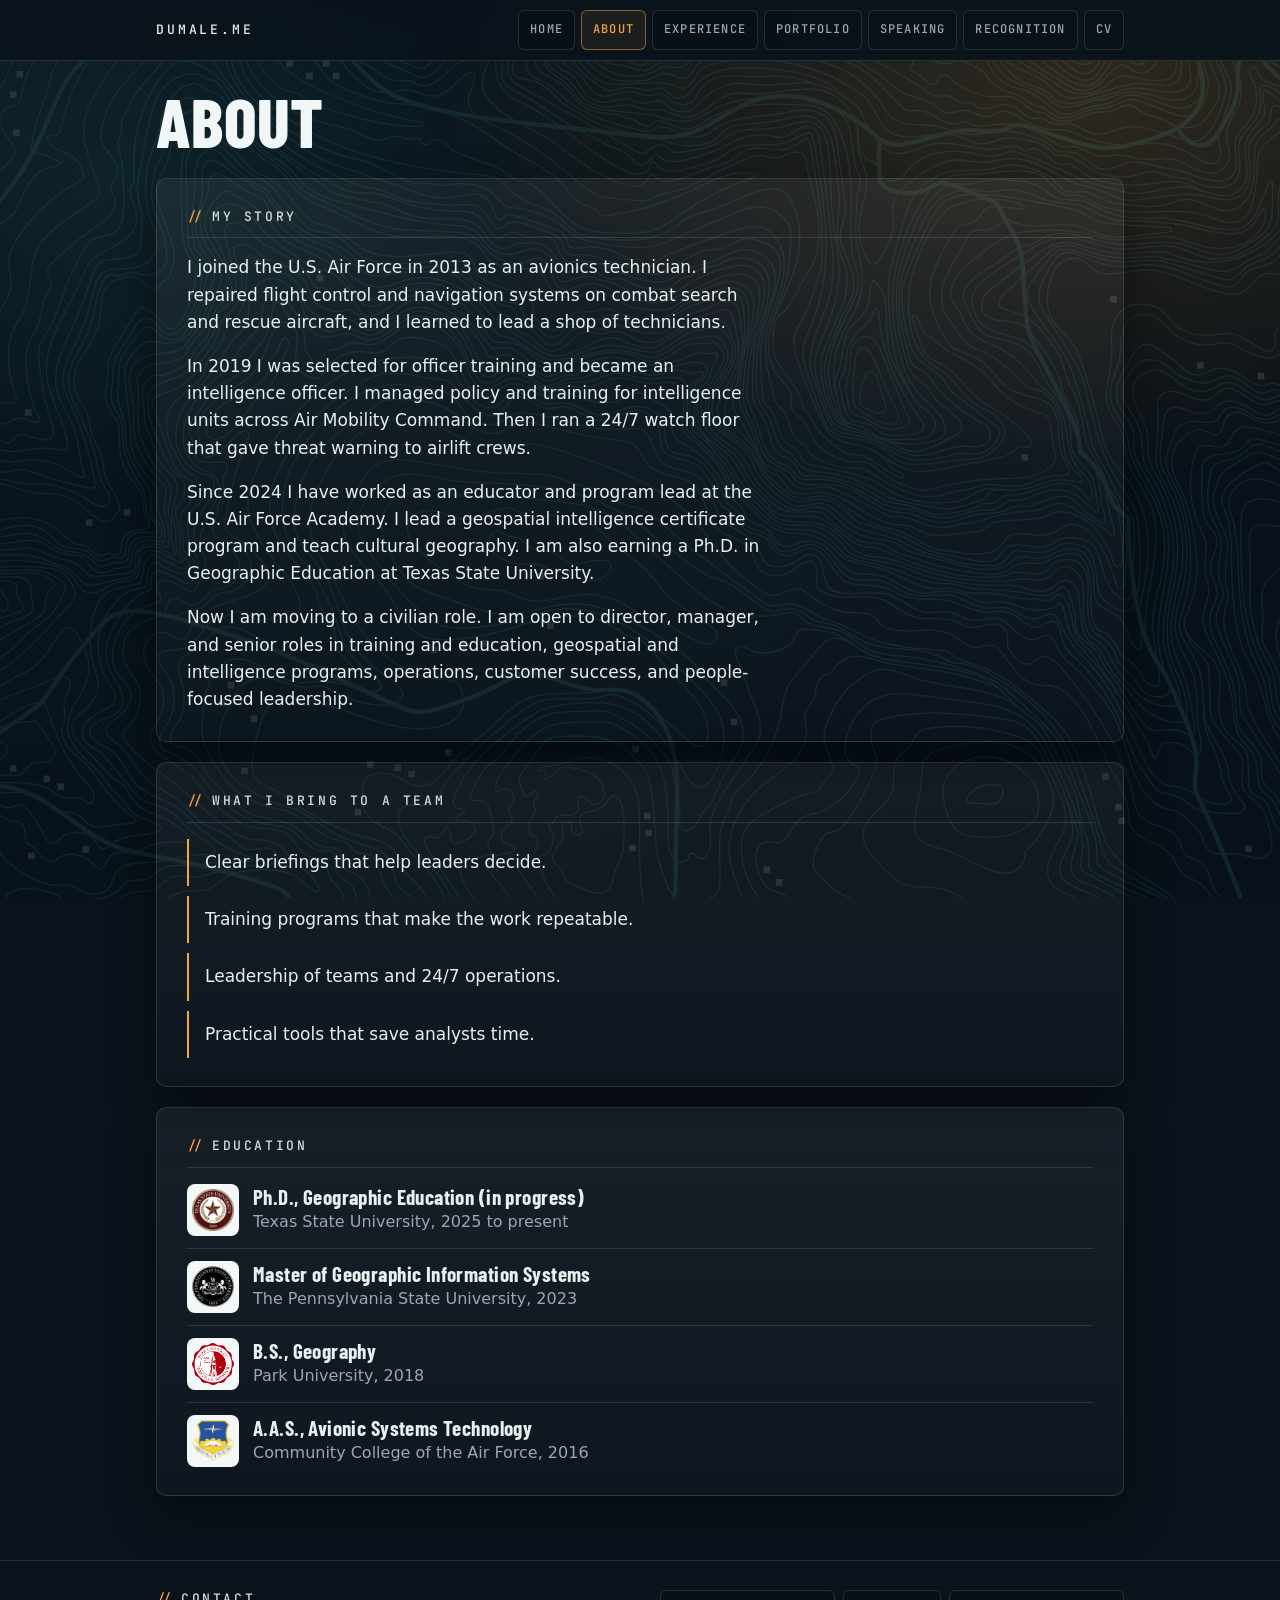
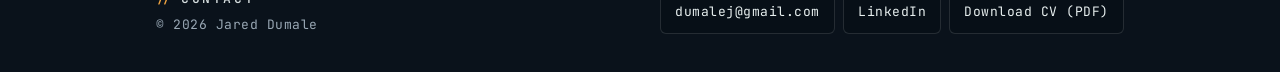
==== about.html @ 97d90b79 "Restructure site into a short multi-page layout Split the single 4,500 word page into Home, About, E" ====
<!doctype html>
<html lang="en">
<head>
  <meta charset="utf-8">
  <meta name="viewport" content="width=device-width,initial-scale=1">
  <title>About | Jared Dumale</title>
  <meta name="description" content="From enlisted avionics technician to intelligence officer to educator and program lead. What Jared Dumale brings to a team.">
  <link rel="stylesheet" href="styles.css">
</head>
<body>
  <a class="skip" href="#main">Skip to content</a>
  <header class="topnav">
    <nav class="wrap topnav-inner" aria-label="Primary">
      <a class="brand" href="index.html">DUMALE.ME</a>
      <ul class="topnav-links">
        <li><a href="index.html">Home</a></li>
        <li><a href="about.html" aria-current="page">About</a></li>
        <li><a href="experience.html">Experience</a></li>
        <li><a href="portfolio.html">Portfolio</a></li>
        <li><a href="speaking.html">Speaking</a></li>
        <li><a href="recognition.html">Recognition</a></li>
        <li><a href="Assets/Dumale_CV.pdf" target="_blank" rel="noopener" aria-label="CV (PDF)">CV</a></li>
      </ul>
    </nav>
  </header>

  <main id="main">
    <div class="wrap">

      <div class="page-head">
        <h1>About</h1>
      </div>

      <section class="card" aria-labelledby="story-title">
        <div class="section-title"><h2 id="story-title">My story</h2></div>
        <div class="prose">
          <p>I joined the U.S. Air Force in 2013 as an avionics technician. I repaired flight control and navigation systems on combat search and rescue aircraft, and I learned to lead a shop of technicians.</p>
          <p>In 2019 I was selected for officer training and became an intelligence officer. I managed policy and training for intelligence units across Air Mobility Command. Then I ran a 24/7 watch floor that gave threat warning to airlift crews.</p>
          <p>Since 2024 I have worked as an educator and program lead at the U.S. Air Force Academy. I lead a geospatial intelligence certificate program and teach cultural geography. I am also earning a Ph.D. in Geographic Education at Texas State University.</p>
          <p>Now I am moving to a civilian role. I am open to director, manager, and senior roles in training and education, geospatial and intelligence programs, operations, customer success, and people-focused leadership.</p>
        </div>
      </section>

      <section class="card" aria-labelledby="bring-title">
        <div class="section-title"><h2 id="bring-title">What I bring to a team</h2></div>
        <ul class="bring-list" role="list">
          <li>Clear briefings that help leaders decide.</li>
          <li>Training programs that make the work repeatable.</li>
          <li>Leadership of teams and 24/7 operations.</li>
          <li>Practical tools that save analysts time.</li>
        </ul>
      </section>

      <section class="card" aria-labelledby="edu-title">
        <div class="section-title"><h2 id="edu-title">Education</h2></div>
        <ul class="edu-list" role="list">
          <li>
            <span class="logo"><img src="Assets/TSU.png" width="960" height="960" alt="Texas State University logo" loading="lazy"></span>
            <div><h3>Ph.D., Geographic Education (in progress)</h3><p>Texas State University, 2025 to present</p></div>
          </li>
          <li>
            <span class="logo"><img src="Assets/PSU.png" width="960" height="925" alt="The Pennsylvania State University logo" loading="lazy"></span>
            <div><h3>Master of Geographic Information Systems</h3><p>The Pennsylvania State University, 2023</p></div>
          </li>
          <li>
            <span class="logo"><img src="Assets/Park.png" width="656" height="661" alt="Park University logo" loading="lazy"></span>
            <div><h3>B.S., Geography</h3><p>Park University, 2018</p></div>
          </li>
          <li>
            <span class="logo"><img src="Assets/CCAF.png" width="348" height="340" alt="Community College of the Air Force logo" loading="lazy"></span>
            <div><h3>A.A.S., Avionic Systems Technology</h3><p>Community College of the Air Force, 2016</p></div>
          </li>
        </ul>
      </section>

    </div>
  </main>

  <footer class="site-footer" id="contact">
    <div class="wrap footer-inner">
      <div>
        <h2 class="footer-title">Contact</h2>
        <p class="copyright">&copy; 2026 Jared Dumale</p>
      </div>
      <ul class="footer-links">
        <li><a href="mailto:dumalej@gmail.com">dumalej@gmail.com</a></li>
        <li><a href="https://www.linkedin.com/in/jareddumale" target="_blank" rel="noopener noreferrer">LinkedIn</a></li>
        <li><a href="Assets/Dumale_CV.pdf" download="Dumale_CV.pdf">Download CV (PDF)</a></li>
      </ul>
    </div>
  </footer>
</body>
</html>
---- styles.css ----
/* Shared stylesheet for every page.
   Palette and type come from the LinkedIn banner: ink-navy ground, topographic
   teal linework, amber as the single emphasis color, condensed display type for
   headlines and tracked monospace for labels. Body text is 17px with lines
   capped near 68 characters. */

@font-face{
  font-family:"Barlow Condensed"; font-weight:700; font-style:normal; font-display:swap;
  src:url("Assets/fonts/BarlowCondensed-700.woff2") format("woff2");
}
@font-face{
  font-family:"Barlow Condensed"; font-weight:800; font-style:normal; font-display:swap;
  src:url("Assets/fonts/BarlowCondensed-800.woff2") format("woff2");
}
@font-face{
  font-family:"JetBrains Mono"; font-weight:400; font-style:normal; font-display:swap;
  src:url("Assets/fonts/JetBrainsMono-400.woff2") format("woff2");
}
@font-face{
  font-family:"JetBrains Mono"; font-weight:500; font-style:normal; font-display:swap;
  src:url("Assets/fonts/JetBrainsMono-500.woff2") format("woff2");
}

:root{
  --bg:#0a131c;
  --card:#0d1822;
  --text:#e8f0f0;
  --muted:#9aa8b5;
  --line:rgba(255,255,255,.12);
  --accent:#f2a541;
  --accent2:#4fb8aa;
  --shadow:0 18px 45px rgba(0,0,0,.45);
  --radius:10px;
  --chip-radius:6px;
  --max:1000px;
  --measure:53ch;
  --display:"Barlow Condensed","Arial Narrow","Roboto Condensed",Impact,sans-serif;
  --mono:"JetBrains Mono",ui-monospace,SFMono-Regular,Menlo,Consolas,monospace;
  --sans:ui-sans-serif,system-ui,-apple-system,"Segoe UI",Roboto,Helvetica,Arial,sans-serif;
}

*,*::before,*::after{box-sizing:border-box}
html{
  -webkit-text-size-adjust:100%;
  scroll-behavior:smooth;
  scroll-padding-top:16px;
}
body{
  margin:0;
  min-height:100vh;
  display:flex;
  flex-direction:column;
  font-family:var(--sans);
  font-size:17px;
  line-height:1.6;
  color:var(--text);
  background-color:var(--bg);
  background-image:
    radial-gradient(1200px 700px at 85% 10%, rgba(242,165,65,.18), transparent 55%),
    radial-gradient(900px 600px at 10% 20%, rgba(79,184,170,.10), transparent 55%);
  background-repeat:no-repeat;
  background-size:cover;
  background-position:center;
  overflow-wrap:break-word;
}
@media (min-width:900px){
  body{background-attachment:fixed}
}
body::before{
  content:"";
  position:fixed;
  inset:0;
  z-index:0;
  pointer-events:none;
  background:url("Assets/Background.svg") center/cover no-repeat;
  opacity:.10;
}
.topnav,main,.site-footer{position:relative;z-index:1}

img{max-width:100%;height:auto;display:block}
h1,h2,h3,p,ul,ol,dl,dd,figure{margin:0}
ul,ol{padding:0}
a{color:var(--accent2);text-underline-offset:3px}
a:hover{color:var(--accent)}
:focus-visible{outline:2px solid var(--accent);outline-offset:3px;border-radius:2px}

.wrap{max-width:var(--max);margin:0 auto;padding:0 16px}
.sr-only{
  position:absolute;width:1px;height:1px;margin:-1px;padding:0;overflow:hidden;
  clip:rect(0 0 0 0);white-space:nowrap;border:0;
}
.skip{
  position:absolute;left:12px;top:-60px;z-index:50;
  padding:10px 14px;background:var(--accent);color:var(--bg);
  font-family:var(--mono);font-size:13px;border-radius:var(--chip-radius);
}
.skip:focus{top:12px;color:var(--bg)}

/* ===== Top nav: wraps to two rows on phones, never scrolls sideways ===== */
.topnav{
  background:rgba(10,19,28,.92);
  border-bottom:1px solid var(--line);
}
.topnav-inner{
  display:flex;
  flex-wrap:wrap;
  align-items:center;
  justify-content:space-between;
  gap:8px 16px;
  padding-top:10px;
  padding-bottom:10px;
}
.brand{
  font-family:var(--mono);
  font-weight:500;
  font-size:13px;
  letter-spacing:.22em;
  color:var(--text);
  text-decoration:none;
}
.brand:hover{color:var(--accent)}
.topnav-links{
  list-style:none;
  display:flex;
  flex-wrap:wrap;
  gap:6px;
  margin:0;
}
.topnav-links a{
  display:inline-flex;
  align-items:center;
  min-height:40px;
  padding:6px 11px;
  border:1px solid var(--line);
  border-radius:var(--chip-radius);
  background:rgba(0,0,0,.15);
  color:var(--muted);
  font-family:var(--mono);
  font-size:12px;
  font-weight:500;
  letter-spacing:.1em;
  text-transform:uppercase;
  text-decoration:none;
  white-space:nowrap;
}
.topnav-links a:hover{color:var(--text);border-color:rgba(242,165,65,.45)}
.topnav-links a[aria-current="page"]{
  color:var(--accent);
  border-color:rgba(242,165,65,.5);
  background:rgba(242,165,65,.08);
}
@media (max-width:640px){
  .brand{display:none}
  .topnav-links{width:100%}
  .topnav-links a{padding:6px 10px;letter-spacing:.06em}
}
@media (min-width:760px){
  .topnav{position:sticky;top:0;z-index:20;backdrop-filter:blur(10px);-webkit-backdrop-filter:blur(10px)}
  html{scroll-padding-top:72px}
}

main{flex:1 0 auto;padding:28px 0 44px}

/* ===== Cards and headings ===== */
.card{
  background:linear-gradient(180deg,rgba(234,221,221,.06),rgba(255,255,255,.02));
  border:1px solid var(--line);
  border-radius:var(--radius);
  box-shadow:var(--shadow);
  padding:20px;
  margin:0 0 20px;
}
@media (min-width:700px){.card{padding:28px 30px}}

.page-head{margin:0 0 24px}
.page-head h1,
.hero h1{
  font-family:var(--display);
  font-weight:800;
  text-transform:uppercase;
  font-size:clamp(44px,9vw,68px);
  line-height:.95;
  letter-spacing:.005em;
  color:#f1f6f6;
}
.hero h1 .hl{color:var(--accent)}
.lede{color:var(--muted);max-width:var(--measure);margin-top:12px}

.section-title{
  display:flex;
  align-items:center;
  gap:12px;
  margin:0 0 16px;
  padding-bottom:10px;
  border-bottom:1px solid var(--line);
}
.section-title h2,
.footer-title{
  font-family:var(--mono);
  font-weight:500;
  font-size:13px;
  letter-spacing:.2em;
  text-transform:uppercase;
  color:rgba(232,240,240,.92);
}
.section-title h2::before,
.footer-title::before{
  content:"//";
  color:var(--accent);
  margin-right:.7em;
  letter-spacing:0;
}
.prose > * + *{margin-top:1em}
.prose p{max-width:var(--measure)}
.meta{
  font-family:var(--mono);
  font-size:13px;
  letter-spacing:.04em;
  color:var(--muted);
}

/* ===== Buttons ===== */
.btn-row{display:flex;flex-wrap:wrap;gap:10px;margin-top:22px}
.btn{
  display:inline-flex;
  align-items:center;
  justify-content:center;
  min-height:46px;
  padding:10px 20px;
  border:1px solid rgba(242,165,65,.55);
  border-radius:var(--chip-radius);
  color:var(--text);
  font-family:var(--mono);
  font-size:13px;
  font-weight:500;
  letter-spacing:.08em;
  text-transform:uppercase;
  text-decoration:none;
}
.btn:hover{color:var(--accent);background:rgba(242,165,65,.08)}
.btn-primary{background:var(--accent);border-color:var(--accent);color:var(--bg)}
.btn-primary:hover{background:#ffb95a;border-color:#ffb95a;color:var(--bg)}

/* ===== Home ===== */
.hero{
  display:grid;
  gap:20px;
  padding:20px;
  margin-bottom:20px;
  border:1px solid var(--line);
  border-radius:var(--radius);
  box-shadow:var(--shadow);
  background-color:rgba(13,24,34,.72);
  background-image:
    linear-gradient(rgba(79,184,170,.05) 1px, transparent 1px),
    linear-gradient(90deg, rgba(79,184,170,.05) 1px, transparent 1px),
    linear-gradient(180deg, rgba(255,255,255,.05), rgba(255,255,255,.015));
  background-size:48px 48px,48px 48px,auto;
}
.hero-photo{
  position:relative;
  order:-1;
  width:190px;
  border:1px solid var(--line);
  border-radius:var(--radius);
  overflow:hidden;
  background:rgba(255,255,255,.03);
}
.hero-photo img{
  width:100%;
  aspect-ratio:4/5;
  object-fit:cover;
  object-position:50% 20%;
}
.hero-photo::after{
  content:"";
  position:absolute;left:0;right:0;bottom:0;height:34%;
  background:linear-gradient(180deg,transparent,rgba(8,16,24,.85));
  pointer-events:none;
}
.photo-place{
  position:absolute;left:10px;bottom:8px;z-index:1;
  display:flex;align-items:center;gap:6px;
  font-family:var(--mono);font-size:11px;letter-spacing:.05em;text-transform:uppercase;
  white-space:nowrap;
  color:var(--accent);
}
.photo-place svg{width:14px;height:14px;flex:0 0 auto}
.tagline{
  font-family:var(--display);
  font-weight:700;
  font-size:clamp(22px,4.4vw,28px);
  line-height:1.15;
  letter-spacing:.02em;
  color:var(--accent2);
  margin-top:12px;
  max-width:38ch;
}
.intro{margin-top:14px;max-width:var(--measure)}
@media (min-width:720px){
  .hero{grid-template-columns:1fr 240px;align-items:center;gap:36px;padding:34px}
  .hero-photo{order:0;width:100%}
}

.stats{
  list-style:none;
  display:grid;
  grid-template-columns:repeat(2,1fr);
  gap:12px;
  margin:0 0 20px;
}
@media (min-width:720px){.stats{grid-template-columns:repeat(4,1fr)}}
.stat{
  padding:14px 14px 12px;
  border:1px solid var(--line);
  border-radius:var(--radius);
  background:rgba(13,24,34,.72);
}
.stat strong{
  display:block;
  font-family:var(--display);
  font-weight:800;
  font-size:clamp(30px,10vw,42px);
  line-height:1;
  color:var(--accent);
}
.stat span{
  display:block;
  margin-top:6px;
  font-family:var(--mono);
  font-size:12px;
  line-height:1.4;
  letter-spacing:.06em;
  text-transform:uppercase;
  color:var(--muted);
}

.interest-grid{
  list-style:none;
  display:grid;
  grid-template-columns:1fr;
  gap:12px;
}
@media (min-width:620px){.interest-grid{grid-template-columns:repeat(2,1fr)}}
.interest{
  display:block;
  height:100%;
  padding:16px 18px;
  border:1px solid var(--line);
  border-radius:var(--radius);
  background:rgba(0,0,0,.15);
  color:var(--text);
  text-decoration:none;
}
.interest:hover{border-color:rgba(242,165,65,.55);background:rgba(242,165,65,.06);color:var(--text)}
.interest h3{
  font-family:var(--display);
  font-weight:700;
  font-size:23px;
  line-height:1.1;
  letter-spacing:.02em;
}
.interest h3::after{content:"\00a0\2192";color:var(--accent)}
.interest p{margin-top:6px;color:var(--muted);font-size:16px;line-height:1.45}

/* ===== About ===== */
.bring-list{list-style:none;display:grid;gap:10px}
.bring-list li{
  padding:10px 0 10px 16px;
  border-left:2px solid var(--accent);
  max-width:var(--measure);
}
.edu-list{list-style:none}
.edu-list li{
  display:flex;
  align-items:center;
  gap:14px;
  padding:12px 0;
  border-bottom:1px solid var(--line);
}
.edu-list li:last-child{border-bottom:0;padding-bottom:0}
.edu-list li:first-child{padding-top:0}
.logo{
  flex:0 0 52px;
  width:52px;
  height:52px;
  padding:5px;
  border-radius:8px;
  background:#f4f7f7;
}
.logo img{width:100%;height:100%;object-fit:contain}
.edu-list h3,.svc h3{
  font-family:var(--display);
  font-weight:700;
  font-size:21px;
  line-height:1.15;
  letter-spacing:.02em;
}
.edu-list p{color:var(--muted);font-size:16px}

/* ===== Experience ===== */
.role-entry{padding:24px 0;border-bottom:1px solid var(--line)}
.role-entry:first-child{padding-top:0}
.role-entry:last-child{border-bottom:0;padding-bottom:0}
.role-title{
  font-family:var(--display);
  font-weight:700;
  font-size:clamp(23px,4.4vw,29px);
  line-height:1.1;
  letter-spacing:.02em;
}
.role-org{margin-top:8px;color:var(--accent2);font-family:var(--mono);font-size:13px;letter-spacing:.03em;line-height:1.5}
.role-dates{margin-top:2px}
.role-summary{margin-top:12px;max-width:var(--measure)}
.role-entry ul{margin:12px 0 0 1.15em;max-width:var(--measure)}
.role-entry li{margin:.55em 0;padding-left:.2em}
.role-entry li::marker{color:var(--accent)}

details.more{margin-top:8px}
details.more > summary{
  display:inline-flex;
  align-items:center;
  gap:10px;
  min-height:44px;
  cursor:pointer;
  list-style:none;
  font-family:var(--mono);
  font-size:13px;
  font-weight:500;
  letter-spacing:.14em;
  text-transform:uppercase;
  color:var(--accent);
}
details.more > summary::-webkit-details-marker{display:none}
details.more > summary::after{
  content:"";
  width:8px;height:8px;
  border-right:2px solid currentColor;
  border-bottom:2px solid currentColor;
  transform:rotate(45deg) translateY(-2px);
  transition:transform .15s ease;
}
details.more[open] > summary::after{transform:rotate(-135deg) translateY(-2px)}
details.more > summary:hover{color:#ffb95a}
details.more .more-body{margin-top:2px}
details.more .more-body > * + *{margin-top:.8em}
details.more .more-body p{max-width:var(--measure)}

.skills-grid{display:grid;gap:0}
.skills-grid > div{padding:12px 0;border-bottom:1px solid var(--line)}
.skills-grid > div:last-child{border-bottom:0;padding-bottom:0}
.skills-grid > div:first-child{padding-top:0}
.skills-grid dt{
  font-family:var(--mono);
  font-size:12px;
  letter-spacing:.14em;
  text-transform:uppercase;
  color:var(--accent2);
  margin-bottom:4px;
}
.skills-grid dd{color:var(--text);max-width:var(--measure);font-size:16px;line-height:1.5}

/* ===== Portfolio ===== */
.project-grid{
  list-style:none;
  display:grid;
  grid-template-columns:1fr;
  gap:16px;
  align-items:start;
}
@media (min-width:760px){.project-grid{grid-template-columns:repeat(2,1fr)}}
.project{
  border:1px solid var(--line);
  border-radius:var(--radius);
  background:rgba(13,24,34,.72);
  overflow:hidden;
}
.project-thumb{
  display:block;
  aspect-ratio:4/3;
  width:100%;
  object-fit:contain;
  background:#f4f7f7;
  border-bottom:1px solid var(--line);
}
.project-body{padding:18px}
.project h2{
  font-family:var(--display);
  font-weight:700;
  font-size:24px;
  line-height:1.1;
  letter-spacing:.02em;
}
.project-desc{margin-top:8px;font-size:16px;line-height:1.5}
.tags{list-style:none;display:flex;flex-wrap:wrap;gap:6px;margin-top:12px}
.tag{
  padding:3px 9px;
  border:1px solid rgba(79,184,170,.35);
  border-radius:var(--chip-radius);
  background:rgba(79,184,170,.08);
  color:var(--accent2);
  font-family:var(--mono);
  font-size:12px;
  letter-spacing:.03em;
}
.project-link{display:inline-block;margin-top:12px;font-family:var(--mono);font-size:13px;letter-spacing:.04em}
.project .more-body p{font-size:16px;line-height:1.55}

/* ===== Speaking ===== */
.svc{padding:16px 0;border-bottom:1px solid var(--line)}
.svc:first-of-type{padding-top:0}
.svc:last-child{border-bottom:0;padding-bottom:0}
.item-title{
  font-weight:700;
  font-size:17px;
  line-height:1.35;
  max-width:var(--measure);
}
.item-meta{
  margin-top:4px;
  font-family:var(--mono);
  font-size:13px;
  letter-spacing:.03em;
  color:var(--accent2);
  line-height:1.5;
}
.item-line{margin-top:6px;color:var(--muted);max-width:var(--measure);font-size:16px;line-height:1.5}
.item-line a{font-weight:500}
.svc-head{display:flex;align-items:center;gap:14px}
.svc-head .logo{flex-basis:44px;width:44px;height:44px}
.svc-head h3{font-size:20px}

/* ===== Recognition ===== */
.honors{width:100%;border-collapse:collapse}
.honors th,.honors td{
  padding:10px 12px 10px 0;
  text-align:left;
  vertical-align:top;
  border-bottom:1px solid var(--line);
  font-size:16px;
  line-height:1.5;
}
.honors thead th{
  font-family:var(--mono);
  font-size:12px;
  font-weight:500;
  letter-spacing:.14em;
  text-transform:uppercase;
  color:var(--accent2);
}
.honors td:first-child{
  font-family:var(--mono);
  font-size:13px;
  color:var(--accent);
  white-space:nowrap;
  padding-top:12px;
}
.honors td:nth-child(2){font-weight:700}
.honors td:last-child{color:var(--muted);padding-right:0}
.honors tbody tr:last-child td{border-bottom:0}
@media (max-width:640px){
  .honors thead{position:absolute;width:1px;height:1px;overflow:hidden;clip:rect(0 0 0 0)}
  .honors,.honors tbody,.honors tr,.honors td{display:block;width:100%}
  .honors tr{padding:12px 0;border-bottom:1px solid var(--line)}
  .honors tbody tr:last-child{border-bottom:0}
  .honors td{padding:1px 0;border:0}
  .honors td:first-child{padding-top:0}
}
.sub-title{
  margin:22px 0 8px;
  font-family:var(--mono);
  font-size:12px;
  font-weight:500;
  letter-spacing:.16em;
  text-transform:uppercase;
  color:var(--accent);
}
.sub-title:first-of-type{margin-top:0}
.plain-list{margin:0 0 0 1.15em;max-width:var(--measure)}
.plain-list li{margin:.45em 0;padding-left:.2em}
.plain-list li::marker{color:var(--accent)}
.plain-list .note{color:var(--muted)}

/* ===== Footer: contact on every page ===== */
.site-footer{
  margin-top:auto;
  padding:28px 0 36px;
  border-top:1px solid var(--line);
  background:rgba(10,19,28,.9);
}
.footer-inner{
  display:flex;
  flex-wrap:wrap;
  justify-content:space-between;
  align-items:center;
  gap:16px 32px;
}
.copyright{margin-top:6px;font-family:var(--mono);font-size:13px;letter-spacing:.04em;color:var(--muted)}
.footer-links{list-style:none;display:flex;flex-wrap:wrap;gap:8px}
.footer-links a{
  display:inline-flex;
  align-items:center;
  min-height:44px;
  padding:8px 14px;
  border:1px solid var(--line);
  border-radius:var(--chip-radius);
  background:rgba(0,0,0,.15);
  color:var(--text);
  font-family:var(--mono);
  font-size:13px;
  letter-spacing:.04em;
  text-decoration:none;
}
.footer-links a:hover{color:var(--accent);border-color:rgba(242,165,65,.45)}
#contact{scroll-margin-top:16px}

@media (prefers-reduced-motion:reduce){
  html{scroll-behavior:auto}
  *{transition:none !important}
}

@media print{
  body{background:#fff;color:#111}
  body::before{display:none}
  .topnav,.btn-row,.skip{display:none !important}
  .card,.hero,.stat,.project,.interest{background:none;box-shadow:none;border-color:#bbb}
  a{color:#111}
  .hero h1,.page-head h1,.stat strong,.tagline,.role-org,.item-meta,.sub-title,.honors td:first-child{color:#111}
}
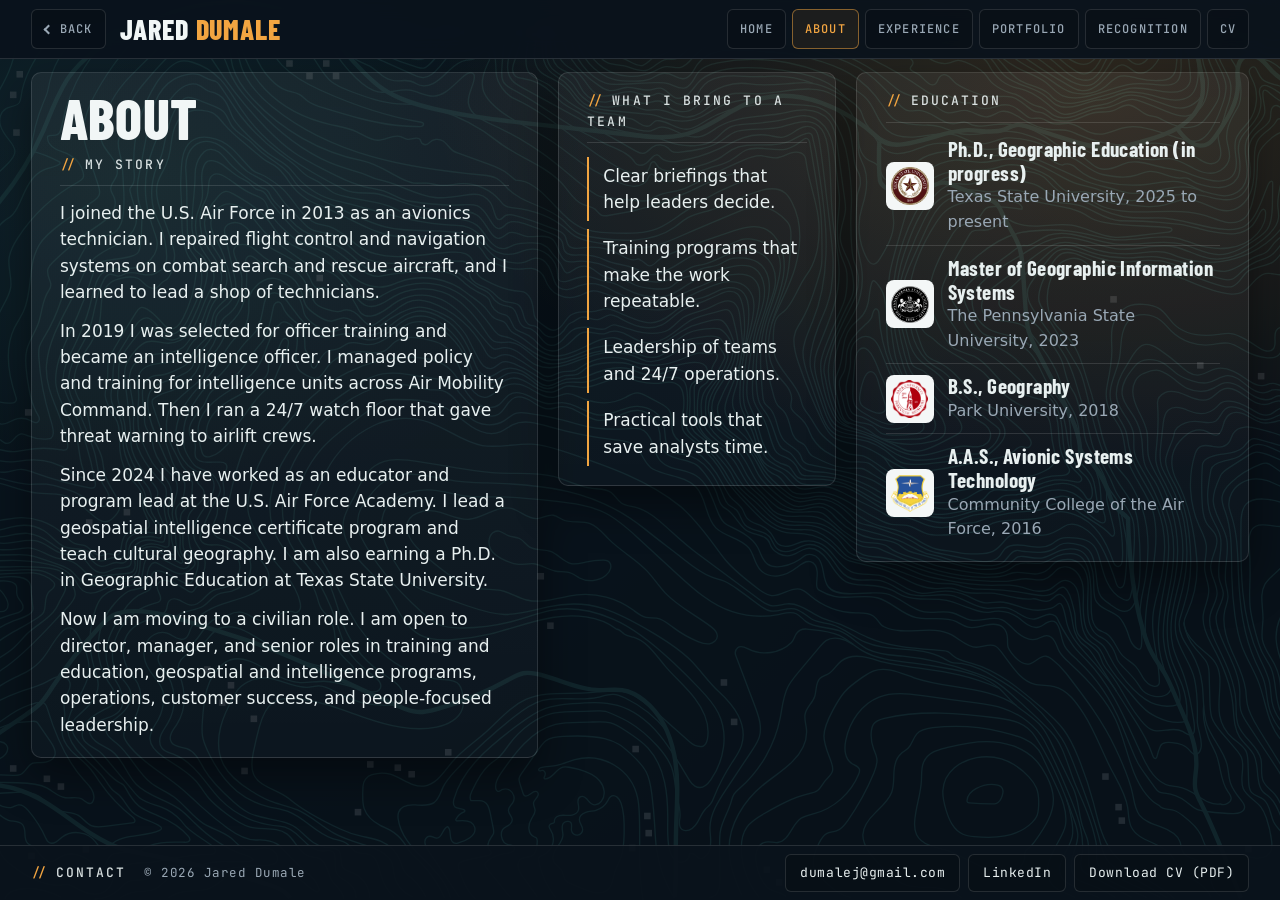
==== commit 5a7160d9: "Rebuild layout: one-screen main pages, tabs, project case studies Home now follows the mockup: intro" ====
--- a/about.html
+++ b/about.html
@@ -9,77 +9,82 @@
 </head>
 <body>
   <a class="skip" href="#main">Skip to content</a>
-  <header class="topnav">
-    <nav class="wrap topnav-inner" aria-label="Primary">
-      <a class="brand" href="index.html">DUMALE.ME</a>
-      <ul class="topnav-links">
-        <li><a href="index.html">Home</a></li>
-        <li><a href="about.html" aria-current="page">About</a></li>
-        <li><a href="experience.html">Experience</a></li>
-        <li><a href="portfolio.html">Portfolio</a></li>
-        <li><a href="speaking.html">Speaking</a></li>
-        <li><a href="recognition.html">Recognition</a></li>
-        <li><a href="Assets/Dumale_CV.pdf" target="_blank" rel="noopener" aria-label="CV (PDF)">CV</a></li>
-      </ul>
-    </nav>
+  <header class="topbar">
+    <div class="wrap topbar-inner">
+      <div class="topbar-left">
+        <a class="back" href="index.html" data-back>Back</a>
+        <a class="brand" href="index.html" aria-label="Jared Dumale, home">Jared <span class="hl">Dumale</span></a>
+      </div>
+      <nav aria-label="Primary">
+        <ul class="topnav-links">
+          <li><a href="index.html">Home</a></li>
+          <li><a href="about.html" aria-current="page">About</a></li>
+          <li><a href="experience.html">Experience</a></li>
+          <li><a href="portfolio.html">Portfolio</a></li>
+          <li><a href="recognition.html">Recognition</a></li>
+          <li><a href="Assets/Dumale_CV.pdf" target="_blank" rel="noopener" aria-label="CV (PDF)">CV</a></li>
+        </ul>
+      </nav>
+    </div>
   </header>
 
   <main id="main">
     <div class="wrap">
 
-      <div class="page-head">
-        <h1>About</h1>
+      <div class="about-grid">
+        <section class="card" aria-labelledby="story-title">
+          <h1 class="page-title">About</h1>
+          <h2 class="section-label" id="story-title">My story</h2>
+          <div class="prose">
+            <p>I joined the U.S. Air Force in 2013 as an avionics technician. I repaired flight control and navigation systems on combat search and rescue aircraft, and I learned to lead a shop of technicians.</p>
+            <p>In 2019 I was selected for officer training and became an intelligence officer. I managed policy and training for intelligence units across Air Mobility Command. Then I ran a 24/7 watch floor that gave threat warning to airlift crews.</p>
+            <p>Since 2024 I have worked as an educator and program lead at the U.S. Air Force Academy. I lead a geospatial intelligence certificate program and teach cultural geography. I am also earning a Ph.D. in Geographic Education at Texas State University.</p>
+            <p>Now I am moving to a civilian role. I am open to director, manager, and senior roles in training and education, geospatial and intelligence programs, operations, customer success, and people-focused leadership.</p>
+          </div>
+        </section>
+
+        <div class="stack">
+          <section class="card" aria-labelledby="bring-title">
+            <h2 class="section-label" id="bring-title">What I bring to a team</h2>
+            <ul class="bring-list" role="list">
+              <li>Clear briefings that help leaders decide.</li>
+              <li>Training programs that make the work repeatable.</li>
+              <li>Leadership of teams and 24/7 operations.</li>
+              <li>Practical tools that save analysts time.</li>
+            </ul>
+          </section>
+
+          <section class="card" aria-labelledby="edu-title">
+            <h2 class="section-label" id="edu-title">Education</h2>
+            <ul class="edu-list" role="list">
+              <li>
+                <span class="logo"><img src="Assets/TSU.png" width="960" height="960" alt="Texas State University logo" loading="lazy"></span>
+                <div><h3>Ph.D., Geographic Education (in progress)</h3><p>Texas State University, 2025 to present</p></div>
+              </li>
+              <li>
+                <span class="logo"><img src="Assets/PSU.png" width="960" height="925" alt="The Pennsylvania State University logo" loading="lazy"></span>
+                <div><h3>Master of Geographic Information Systems</h3><p>The Pennsylvania State University, 2023</p></div>
+              </li>
+              <li>
+                <span class="logo"><img src="Assets/Park.png" width="656" height="661" alt="Park University logo" loading="lazy"></span>
+                <div><h3>B.S., Geography</h3><p>Park University, 2018</p></div>
+              </li>
+              <li>
+                <span class="logo"><img src="Assets/CCAF.png" width="348" height="340" alt="Community College of the Air Force logo" loading="lazy"></span>
+                <div><h3>A.A.S., Avionic Systems Technology</h3><p>Community College of the Air Force, 2016</p></div>
+              </li>
+            </ul>
+          </section>
+        </div>
       </div>
-
-      <section class="card" aria-labelledby="story-title">
-        <div class="section-title"><h2 id="story-title">My story</h2></div>
-        <div class="prose">
-          <p>I joined the U.S. Air Force in 2013 as an avionics technician. I repaired flight control and navigation systems on combat search and rescue aircraft, and I learned to lead a shop of technicians.</p>
-          <p>In 2019 I was selected for officer training and became an intelligence officer. I managed policy and training for intelligence units across Air Mobility Command. Then I ran a 24/7 watch floor that gave threat warning to airlift crews.</p>
-          <p>Since 2024 I have worked as an educator and program lead at the U.S. Air Force Academy. I lead a geospatial intelligence certificate program and teach cultural geography. I am also earning a Ph.D. in Geographic Education at Texas State University.</p>
-          <p>Now I am moving to a civilian role. I am open to director, manager, and senior roles in training and education, geospatial and intelligence programs, operations, customer success, and people-focused leadership.</p>
-        </div>
-      </section>
-
-      <section class="card" aria-labelledby="bring-title">
-        <div class="section-title"><h2 id="bring-title">What I bring to a team</h2></div>
-        <ul class="bring-list" role="list">
-          <li>Clear briefings that help leaders decide.</li>
-          <li>Training programs that make the work repeatable.</li>
-          <li>Leadership of teams and 24/7 operations.</li>
-          <li>Practical tools that save analysts time.</li>
-        </ul>
-      </section>
-
-      <section class="card" aria-labelledby="edu-title">
-        <div class="section-title"><h2 id="edu-title">Education</h2></div>
-        <ul class="edu-list" role="list">
-          <li>
-            <span class="logo"><img src="Assets/TSU.png" width="960" height="960" alt="Texas State University logo" loading="lazy"></span>
-            <div><h3>Ph.D., Geographic Education (in progress)</h3><p>Texas State University, 2025 to present</p></div>
-          </li>
-          <li>
-            <span class="logo"><img src="Assets/PSU.png" width="960" height="925" alt="The Pennsylvania State University logo" loading="lazy"></span>
-            <div><h3>Master of Geographic Information Systems</h3><p>The Pennsylvania State University, 2023</p></div>
-          </li>
-          <li>
-            <span class="logo"><img src="Assets/Park.png" width="656" height="661" alt="Park University logo" loading="lazy"></span>
-            <div><h3>B.S., Geography</h3><p>Park University, 2018</p></div>
-          </li>
-          <li>
-            <span class="logo"><img src="Assets/CCAF.png" width="348" height="340" alt="Community College of the Air Force logo" loading="lazy"></span>
-            <div><h3>A.A.S., Avionic Systems Technology</h3><p>Community College of the Air Force, 2016</p></div>
-          </li>
-        </ul>
-      </section>
 
     </div>
   </main>
 
   <footer class="site-footer" id="contact">
     <div class="wrap footer-inner">
-      <div>
-        <h2 class="footer-title">Contact</h2>
+      <div class="footer-left">
+        <h2 class="footer-label">Contact</h2>
         <p class="copyright">&copy; 2026 Jared Dumale</p>
       </div>
       <ul class="footer-links">
@@ -89,5 +94,18 @@
       </ul>
     </div>
   </footer>
+  <script>
+    /* Back goes to the page the visitor came from, or to the parent page if there is none. */
+    document.querySelectorAll("[data-back]").forEach(function (a) {
+      a.addEventListener("click", function (e) {
+        try {
+          if (history.length > 1 && document.referrer && new URL(document.referrer).origin === location.origin) {
+            e.preventDefault();
+            history.back();
+          }
+        } catch (err) {}
+      });
+    });
+  </script>
 </body>
 </html>
--- a/styles.css
+++ b/styles.css
@@ -1,8 +1,10 @@
 /* Shared stylesheet for every page.
    Palette and type come from the LinkedIn banner: ink-navy ground, topographic
    teal linework, amber as the single emphasis color, condensed display type for
-   headlines and tracked monospace for labels. Body text is 17px with lines
-   capped near 68 characters. */
+   headlines and tracked monospace for labels.
+   Main pages are built to fit one screen on a laptop by using the full width.
+   Project pages are allowed to scroll. Body text is 17px with prose lines
+   capped near 70 characters. */
 
 @font-face{
   font-family:"Barlow Condensed"; font-weight:700; font-style:normal; font-display:swap;
@@ -23,7 +25,6 @@
 
 :root{
   --bg:#0a131c;
-  --card:#0d1822;
   --text:#e8f0f0;
   --muted:#9aa8b5;
   --line:rgba(255,255,255,.12);
@@ -32,27 +33,27 @@
   --shadow:0 18px 45px rgba(0,0,0,.45);
   --radius:10px;
   --chip-radius:6px;
-  --max:1000px;
+  --max:1400px;
+  --gutter:clamp(14px,2.4vw,32px);
   --measure:53ch;
+  --gap:clamp(12px,1.6vw,20px);
+  --pad:clamp(16px,2.2vw,30px);
   --display:"Barlow Condensed","Arial Narrow","Roboto Condensed",Impact,sans-serif;
   --mono:"JetBrains Mono",ui-monospace,SFMono-Regular,Menlo,Consolas,monospace;
   --sans:ui-sans-serif,system-ui,-apple-system,"Segoe UI",Roboto,Helvetica,Arial,sans-serif;
 }
 
 *,*::before,*::after{box-sizing:border-box}
-html{
-  -webkit-text-size-adjust:100%;
-  scroll-behavior:smooth;
-  scroll-padding-top:16px;
-}
+html{-webkit-text-size-adjust:100%;scroll-padding-top:16px}
 body{
   margin:0;
   min-height:100vh;
+  min-height:100dvh;
   display:flex;
   flex-direction:column;
   font-family:var(--sans);
   font-size:17px;
-  line-height:1.6;
+  line-height:1.55;
   color:var(--text);
   background-color:var(--bg);
   background-image:
@@ -63,9 +64,7 @@
   background-position:center;
   overflow-wrap:break-word;
 }
-@media (min-width:900px){
-  body{background-attachment:fixed}
-}
+@media (min-width:900px){body{background-attachment:fixed}}
 body::before{
   content:"";
   position:fixed;
@@ -75,7 +74,7 @@
   background:url("Assets/Background.svg") center/cover no-repeat;
   opacity:.10;
 }
-.topnav,main,.site-footer{position:relative;z-index:1}
+.topbar,main,.site-footer{position:relative;z-index:1}
 
 img{max-width:100%;height:auto;display:block}
 h1,h2,h3,p,ul,ol,dl,dd,figure{margin:0}
@@ -84,7 +83,7 @@
 a:hover{color:var(--accent)}
 :focus-visible{outline:2px solid var(--accent);outline-offset:3px;border-radius:2px}
 
-.wrap{max-width:var(--max);margin:0 auto;padding:0 16px}
+.wrap{max-width:var(--max);margin:0 auto;padding:0 var(--gutter);width:100%}
 .sr-only{
   position:absolute;width:1px;height:1px;margin:-1px;padding:0;overflow:hidden;
   clip:rect(0 0 0 0);white-space:nowrap;border:0;
@@ -96,41 +95,40 @@
 }
 .skip:focus{top:12px;color:var(--bg)}
 
-/* ===== Top nav: wraps to two rows on phones, never scrolls sideways ===== */
-.topnav{
-  background:rgba(10,19,28,.92);
-  border-bottom:1px solid var(--line);
-}
-.topnav-inner{
+/* ===== Top bar: Back, name (goes Home), and the same nav on every page ===== */
+.topbar{background:rgba(10,19,28,.94);border-bottom:1px solid var(--line)}
+@media (min-width:900px){
+  .topbar{position:sticky;top:0;z-index:20;backdrop-filter:blur(10px);-webkit-backdrop-filter:blur(10px)}
+  html{scroll-padding-top:80px}
+}
+.topbar-inner{
   display:flex;
   flex-wrap:wrap;
   align-items:center;
   justify-content:space-between;
-  gap:8px 16px;
-  padding-top:10px;
-  padding-bottom:10px;
-}
+  gap:8px 20px;
+  padding-top:9px;
+  padding-bottom:9px;
+}
+.topbar-left{display:flex;align-items:center;gap:14px}
 .brand{
-  font-family:var(--mono);
-  font-weight:500;
-  font-size:13px;
-  letter-spacing:.22em;
-  color:var(--text);
+  font-family:var(--display);
+  font-weight:800;
+  font-size:28px;
+  line-height:1;
+  letter-spacing:.03em;
+  text-transform:uppercase;
+  color:#f1f6f6;
   text-decoration:none;
 }
-.brand:hover{color:var(--accent)}
-.topnav-links{
-  list-style:none;
-  display:flex;
-  flex-wrap:wrap;
-  gap:6px;
-  margin:0;
-}
-.topnav-links a{
+.brand .hl{color:var(--accent)}
+.brand:hover{color:#fff}
+.back{
   display:inline-flex;
   align-items:center;
+  gap:8px;
   min-height:40px;
-  padding:6px 11px;
+  padding:6px 12px 6px 10px;
   border:1px solid var(--line);
   border-radius:var(--chip-radius);
   background:rgba(0,0,0,.15);
@@ -141,86 +139,93 @@
   letter-spacing:.1em;
   text-transform:uppercase;
   text-decoration:none;
+}
+.back::before{
+  content:"";
+  width:7px;height:7px;
+  border-left:2px solid currentColor;
+  border-bottom:2px solid currentColor;
+  transform:rotate(45deg);
+  margin-left:3px;
+}
+.back:hover{color:var(--accent);border-color:rgba(242,165,65,.45)}
+.topnav-links{list-style:none;display:flex;flex-wrap:wrap;gap:6px}
+.topnav-links a{
+  display:inline-flex;
+  align-items:center;
+  min-height:40px;
+  padding:6px 12px;
+  border:1px solid var(--line);
+  border-radius:var(--chip-radius);
+  background:rgba(0,0,0,.15);
+  color:var(--muted);
+  font-family:var(--mono);
+  font-size:12px;
+  font-weight:500;
+  letter-spacing:.1em;
+  text-transform:uppercase;
+  text-decoration:none;
   white-space:nowrap;
 }
 .topnav-links a:hover{color:var(--text);border-color:rgba(242,165,65,.45)}
-.topnav-links a[aria-current="page"]{
+.topnav-links a[aria-current]{
   color:var(--accent);
   border-color:rgba(242,165,65,.5);
   background:rgba(242,165,65,.08);
 }
-@media (max-width:640px){
-  .brand{display:none}
-  .topnav-links{width:100%}
+@media (max-width:760px){
+  .topbar-inner nav{width:100%}
   .topnav-links a{padding:6px 10px;letter-spacing:.06em}
-}
-@media (min-width:760px){
-  .topnav{position:sticky;top:0;z-index:20;backdrop-filter:blur(10px);-webkit-backdrop-filter:blur(10px)}
-  html{scroll-padding-top:72px}
-}
-
-main{flex:1 0 auto;padding:28px 0 44px}
-
-/* ===== Cards and headings ===== */
+  .brand{font-size:26px}
+}
+
+main{flex:1 0 auto;padding:clamp(8px,1.4vh,22px) 0}
+
+/* ===== Cards, headings, buttons ===== */
 .card{
   background:linear-gradient(180deg,rgba(234,221,221,.06),rgba(255,255,255,.02));
   border:1px solid var(--line);
   border-radius:var(--radius);
   box-shadow:var(--shadow);
-  padding:20px;
-  margin:0 0 20px;
-}
-@media (min-width:700px){.card{padding:28px 30px}}
-
-.page-head{margin:0 0 24px}
-.page-head h1,
-.hero h1{
+  padding:clamp(12px,2.1vh,28px) clamp(16px,2.2vw,30px);
+}
+.page-title{
   font-family:var(--display);
   font-weight:800;
   text-transform:uppercase;
-  font-size:clamp(44px,9vw,68px);
+  font-size:clamp(34px,min(4.4vw,6.4vh),56px);
   line-height:.95;
   letter-spacing:.005em;
   color:#f1f6f6;
 }
-.hero h1 .hl{color:var(--accent)}
-.lede{color:var(--muted);max-width:var(--measure);margin-top:12px}
-
-.section-title{
-  display:flex;
-  align-items:center;
-  gap:12px;
-  margin:0 0 16px;
-  padding-bottom:10px;
-  border-bottom:1px solid var(--line);
-}
-.section-title h2,
-.footer-title{
+.section-label,
+.footer-label{
   font-family:var(--mono);
   font-weight:500;
   font-size:13px;
-  letter-spacing:.2em;
+  letter-spacing:.16em;
   text-transform:uppercase;
   color:rgba(232,240,240,.92);
 }
-.section-title h2::before,
-.footer-title::before{
-  content:"//";
+.section-label::before,
+.footer-label::before{content:"//";color:var(--accent);margin-right:.7em;letter-spacing:0}
+.section-label{
+  display:block;
+  margin:0 0 clamp(8px,1.6vh,14px);
+  padding-bottom:clamp(6px,1.2vh,10px);
+  border-bottom:1px solid var(--line);
+}
+.meta{font-family:var(--mono);font-size:13px;letter-spacing:.04em;color:var(--muted)}
+.sub-title{
+  margin:0 0 8px;
+  font-family:var(--mono);
+  font-size:12px;
+  font-weight:500;
+  letter-spacing:.16em;
+  text-transform:uppercase;
   color:var(--accent);
-  margin-right:.7em;
-  letter-spacing:0;
-}
-.prose > * + *{margin-top:1em}
-.prose p{max-width:var(--measure)}
-.meta{
-  font-family:var(--mono);
-  font-size:13px;
-  letter-spacing:.04em;
-  color:var(--muted);
-}
-
-/* ===== Buttons ===== */
-.btn-row{display:flex;flex-wrap:wrap;gap:10px;margin-top:22px}
+}
+.btn-row{display:flex;flex-wrap:wrap;gap:10px;margin-top:clamp(12px,2.4vh,20px)}
 .btn{
   display:inline-flex;
   align-items:center;
@@ -241,15 +246,17 @@
 .btn-primary{background:var(--accent);border-color:var(--accent);color:var(--bg)}
 .btn-primary:hover{background:#ffb95a;border-color:#ffb95a;color:var(--bg)}
 
-/* ===== Home ===== */
+/* ===== Home: three zones on one screen ===== */
+.home-grid{
+  display:grid;
+  grid-template-columns:minmax(0,1fr);
+  gap:var(--gap);
+}
 .hero{
   display:grid;
+  grid-template-columns:minmax(0,1fr);
   gap:20px;
-  padding:20px;
-  margin-bottom:20px;
-  border:1px solid var(--line);
-  border-radius:var(--radius);
-  box-shadow:var(--shadow);
+  align-items:center;
   background-color:rgba(13,24,34,.72);
   background-image:
     linear-gradient(rgba(79,184,170,.05) 1px, transparent 1px),
@@ -257,6 +264,27 @@
     linear-gradient(180deg, rgba(255,255,255,.05), rgba(255,255,255,.015));
   background-size:48px 48px,48px 48px,auto;
 }
+.hero h1{
+  font-family:var(--display);
+  font-weight:800;
+  text-transform:uppercase;
+  font-size:clamp(40px,min(5.2vw,9.4vh),80px);
+  line-height:.92;
+  letter-spacing:.005em;
+  color:#f1f6f6;
+}
+.hero h1 .hl{color:var(--accent)}
+.tagline{
+  margin-top:clamp(6px,1.4vh,12px);
+  font-family:var(--display);
+  font-weight:700;
+  font-size:clamp(20px,min(2.2vw,3.8vh),30px);
+  line-height:1.15;
+  letter-spacing:.02em;
+  color:var(--accent2);
+  max-width:34ch;
+}
+.intro{margin-top:clamp(8px,1.6vh,14px);max-width:58ch}
 .hero-photo{
   position:relative;
   order:-1;
@@ -266,12 +294,7 @@
   overflow:hidden;
   background:rgba(255,255,255,.03);
 }
-.hero-photo img{
-  width:100%;
-  aspect-ratio:4/5;
-  object-fit:cover;
-  object-position:50% 20%;
-}
+.hero-photo img{width:100%;aspect-ratio:4/5;object-fit:cover;object-position:50% 20%}
 .hero-photo::after{
   content:"";
   position:absolute;left:0;right:0;bottom:0;height:34%;
@@ -286,32 +309,10 @@
   color:var(--accent);
 }
 .photo-place svg{width:14px;height:14px;flex:0 0 auto}
-.tagline{
-  font-family:var(--display);
-  font-weight:700;
-  font-size:clamp(22px,4.4vw,28px);
-  line-height:1.15;
-  letter-spacing:.02em;
-  color:var(--accent2);
-  margin-top:12px;
-  max-width:38ch;
-}
-.intro{margin-top:14px;max-width:var(--measure)}
-@media (min-width:720px){
-  .hero{grid-template-columns:1fr 240px;align-items:center;gap:36px;padding:34px}
-  .hero-photo{order:0;width:100%}
-}
-
-.stats{
-  list-style:none;
-  display:grid;
-  grid-template-columns:repeat(2,1fr);
-  gap:12px;
-  margin:0 0 20px;
-}
-@media (min-width:720px){.stats{grid-template-columns:repeat(4,1fr)}}
+
+.stats{list-style:none;display:grid;grid-template-columns:repeat(2,1fr);gap:12px}
 .stat{
-  padding:14px 14px 12px;
+  padding:clamp(8px,1.6vh,14px) 14px clamp(8px,1.4vh,12px);
   border:1px solid var(--line);
   border-radius:var(--radius);
   background:rgba(13,24,34,.72);
@@ -320,7 +321,7 @@
   display:block;
   font-family:var(--display);
   font-weight:800;
-  font-size:clamp(30px,10vw,42px);
+  font-size:clamp(30px,3.2vw,44px);
   line-height:1;
   color:var(--accent);
 }
@@ -335,17 +336,14 @@
   color:var(--muted);
 }
 
-.interest-grid{
-  list-style:none;
-  display:grid;
-  grid-template-columns:1fr;
-  gap:12px;
-}
-@media (min-width:620px){.interest-grid{grid-template-columns:repeat(2,1fr)}}
+.interests{display:flex;flex-direction:column}
+.interest-list{list-style:none;flex:1;display:grid;grid-template-columns:1fr;gap:12px}
 .interest{
-  display:block;
+  display:flex;
+  flex-direction:column;
+  justify-content:center;
   height:100%;
-  padding:16px 18px;
+  padding:clamp(8px,1.6vh,14px) 18px;
   border:1px solid var(--line);
   border-radius:var(--radius);
   background:rgba(0,0,0,.15);
@@ -356,72 +354,148 @@
 .interest h3{
   font-family:var(--display);
   font-weight:700;
-  font-size:23px;
+  font-size:24px;
   line-height:1.1;
   letter-spacing:.02em;
 }
 .interest h3::after{content:"\00a0\2192";color:var(--accent)}
 .interest p{margin-top:6px;color:var(--muted);font-size:16px;line-height:1.45}
 
-/* ===== About ===== */
-.bring-list{list-style:none;display:grid;gap:10px}
-.bring-list li{
-  padding:10px 0 10px 16px;
-  border-left:2px solid var(--accent);
-  max-width:var(--measure);
-}
-.edu-list{list-style:none}
-.edu-list li{
+@media (min-width:640px){
+  .stats{grid-template-columns:repeat(4,1fr)}
+  .interest-list{grid-template-columns:repeat(2,1fr)}
+}
+@media (min-width:720px){
+  .hero{grid-template-columns:minmax(0,1fr) clamp(190px,19vw,290px);gap:clamp(20px,2.6vw,36px)}
+  .hero-photo{order:0;width:100%}
+}
+@media (min-width:1040px){
+  .home-grid{
+    grid-template-columns:minmax(0,1fr) clamp(300px,27vw,400px);
+    grid-template-areas:"hero interests" "stats interests";
+    align-items:stretch;
+  }
+  .hero{grid-area:hero}
+  .stats{grid-area:stats}
+  .interests{grid-area:interests}
+  .interest-list{grid-template-columns:1fr;grid-template-rows:repeat(4,1fr)}
+}
+
+/* ===== Tabs: pick one panel at a time, no JavaScript, deep links work.
+   Anchors are fixed so choosing a tab never scrolls the page. Without :has()
+   support every panel simply shows in a stack. ===== */
+.tab-anchor{position:fixed;top:0;left:0;width:1px;height:1px;opacity:0;pointer-events:none}
+.tablist a{text-decoration:none;color:var(--muted)}
+.tablist a:hover{color:var(--text)}
+
+@supports selector(:has(*)){
+  .tabpanel{display:none}
+  .tabs:not(:has(.tab-anchor:target)) .tabpanels > .tabpanel:first-child,
+  #usafa:target ~ .tabpanels .p-usafa,
+  #aoc:target ~ .tabpanels .p-aoc,
+  #hqamc:target ~ .tabpanels .p-hqamc,
+  #commission:target ~ .tabpanels .p-commission,
+  #avionics:target ~ .tabpanels .p-avionics,
+  #skills:target ~ .tabpanels .p-skills,
+  #speaking:target ~ .tabpanels .p-speaking,
+  #awards:target ~ .tabpanels .p-awards,
+  #certs:target ~ .tabpanels .p-certs{display:block}
+
+  .tabs:not(:has(.tab-anchor:target)) .tablist a:first-of-type,
+  #usafa:target ~ .tab-nav a[href="#usafa"],
+  #aoc:target ~ .tab-nav a[href="#aoc"],
+  #hqamc:target ~ .tab-nav a[href="#hqamc"],
+  #commission:target ~ .tab-nav a[href="#commission"],
+  #avionics:target ~ .tab-nav a[href="#avionics"],
+  #skills:target ~ .tab-nav a[href="#skills"],
+  #speaking:target ~ .tab-nav a[href="#speaking"],
+  #awards:target ~ .tab-nav a[href="#awards"],
+  #certs:target ~ .tab-nav a[href="#certs"]{
+    color:var(--accent);
+    border-color:rgba(242,165,65,.55);
+    background:rgba(242,165,65,.08);
+  }
+}
+
+/* Side tabs (Experience) */
+.tabs-side{display:grid;grid-template-columns:minmax(0,1fr);gap:var(--gap);align-items:start}
+.tabs-side .tab-nav .page-title{margin-bottom:14px}
+.tablist.stack{display:flex;flex-wrap:wrap;gap:6px}
+.tablist.stack .tab-group{
+  flex:0 0 100%;
+  margin:8px 0 0;
+  font-family:var(--mono);
+  font-size:12px;
+  font-weight:500;
+  letter-spacing:.16em;
+  text-transform:uppercase;
+  color:var(--accent);
+}
+.tablist.stack a{
+  display:block;
+  padding:8px 12px;
+  border:1px solid var(--line);
+  border-radius:var(--chip-radius);
+  background:rgba(0,0,0,.15);
+  line-height:1.3;
+}
+.tablist.stack a strong{display:block;font-weight:600;font-size:15px}
+.tablist.stack a span{display:none;margin-top:2px;font-family:var(--mono);font-size:12px;letter-spacing:.03em;opacity:.8}
+@media (min-width:900px){
+  .tabs-side{grid-template-columns:clamp(250px,25vw,340px) minmax(0,1fr)}
+  .tablist.stack{display:grid;gap:8px}
+  .tablist.stack a span{display:block}
+  .tablist.stack a{padding:10px 14px}
+}
+
+/* Top tabs (Recognition) */
+.tabs-top .tab-top{
   display:flex;
-  align-items:center;
-  gap:14px;
-  padding:12px 0;
-  border-bottom:1px solid var(--line);
-}
-.edu-list li:last-child{border-bottom:0;padding-bottom:0}
-.edu-list li:first-child{padding-top:0}
-.logo{
-  flex:0 0 52px;
-  width:52px;
-  height:52px;
-  padding:5px;
-  border-radius:8px;
-  background:#f4f7f7;
-}
-.logo img{width:100%;height:100%;object-fit:contain}
-.edu-list h3,.svc h3{
+  flex-wrap:wrap;
+  align-items:center;
+  justify-content:space-between;
+  gap:12px 24px;
+  margin-bottom:clamp(8px,1.6vh,20px);
+}
+.tablist.row{display:flex;flex-wrap:wrap;gap:8px}
+.tablist.row a{
+  display:inline-flex;
+  align-items:center;
+  min-height:44px;
+  padding:8px 16px;
+  border:1px solid var(--line);
+  border-radius:var(--chip-radius);
+  background:rgba(0,0,0,.15);
+  font-family:var(--mono);
+  font-size:13px;
+  font-weight:500;
+  letter-spacing:.1em;
+  text-transform:uppercase;
+}
+
+/* ===== Experience panel ===== */
+.role-grid{display:grid;grid-template-columns:minmax(0,1fr);gap:16px 36px}
+@media (min-width:1000px){.role-grid{grid-template-columns:minmax(0,2fr) minmax(0,3fr)}}
+.role-title{
   font-family:var(--display);
   font-weight:700;
-  font-size:21px;
-  line-height:1.15;
+  font-size:clamp(25px,2.4vw,32px);
+  line-height:1.08;
   letter-spacing:.02em;
 }
-.edu-list p{color:var(--muted);font-size:16px}
-
-/* ===== Experience ===== */
-.role-entry{padding:24px 0;border-bottom:1px solid var(--line)}
-.role-entry:first-child{padding-top:0}
-.role-entry:last-child{border-bottom:0;padding-bottom:0}
-.role-title{
-  font-family:var(--display);
-  font-weight:700;
-  font-size:clamp(23px,4.4vw,29px);
-  line-height:1.1;
-  letter-spacing:.02em;
-}
-.role-org{margin-top:8px;color:var(--accent2);font-family:var(--mono);font-size:13px;letter-spacing:.03em;line-height:1.5}
+.role-org{margin-top:10px;color:var(--accent2);font-family:var(--mono);font-size:13px;letter-spacing:.03em;line-height:1.5}
 .role-dates{margin-top:2px}
-.role-summary{margin-top:12px;max-width:var(--measure)}
-.role-entry ul{margin:12px 0 0 1.15em;max-width:var(--measure)}
-.role-entry li{margin:.55em 0;padding-left:.2em}
-.role-entry li::marker{color:var(--accent)}
-
-details.more{margin-top:8px}
+.role-summary{margin-top:14px;max-width:var(--measure)}
+.role-body ul{margin:0 0 0 1.15em;max-width:var(--measure)}
+.role-body li{margin:0 0 .6em;padding-left:.2em}
+.role-body li::marker{color:var(--accent)}
+
+details.more{margin-top:4px}
 details.more > summary{
   display:inline-flex;
   align-items:center;
   gap:10px;
-  min-height:44px;
+  min-height:40px;
   cursor:pointer;
   list-style:none;
   font-family:var(--mono);
@@ -442,14 +516,11 @@
 }
 details.more[open] > summary::after{transform:rotate(-135deg) translateY(-2px)}
 details.more > summary:hover{color:#ffb95a}
-details.more .more-body{margin-top:2px}
 details.more .more-body > * + *{margin-top:.8em}
 details.more .more-body p{max-width:var(--measure)}
 
-.skills-grid{display:grid;gap:0}
-.skills-grid > div{padding:12px 0;border-bottom:1px solid var(--line)}
-.skills-grid > div:last-child{border-bottom:0;padding-bottom:0}
-.skills-grid > div:first-child{padding-top:0}
+.skills-grid{display:grid;gap:14px 36px;grid-template-columns:minmax(0,1fr)}
+@media (min-width:900px){.skills-grid{grid-template-columns:repeat(2,minmax(0,1fr))}}
 .skills-grid dt{
   font-family:var(--mono);
   font-size:12px;
@@ -458,18 +529,82 @@
   color:var(--accent2);
   margin-bottom:4px;
 }
-.skills-grid dd{color:var(--text);max-width:var(--measure);font-size:16px;line-height:1.5}
+.skills-grid dd{font-size:16px;line-height:1.5}
+
+/* ===== Recognition panels ===== */
+.cols{display:grid;grid-template-columns:minmax(0,1fr);gap:var(--gap)}
+@media (min-width:900px){
+  .cols.two{grid-template-columns:repeat(2,minmax(0,1fr))}
+  .cols.three{grid-template-columns:repeat(3,minmax(0,1fr))}
+  .cols.awards{grid-template-columns:minmax(200px,.8fr) minmax(0,3fr)}
+}
+.item{padding:clamp(6px,1.3vh,12px) 0;border-bottom:1px solid var(--line)}
+.item:first-of-type{padding-top:0}
+.item:last-child{border-bottom:0;padding-bottom:0}
+.item-title{font-weight:700;font-size:16.5px;line-height:1.35}
+.item-meta{margin-top:3px;font-family:var(--mono);font-size:12.5px;letter-spacing:.03em;color:var(--accent2);line-height:1.5}
+.item-line{margin-top:4px;color:var(--muted);font-size:16px;line-height:1.5}
+.item-line a{font-weight:500}
+.item-head{display:flex;align-items:center;gap:12px}
+.item-head .item-title{font-size:16.5px}
+
+.award-list{list-style:none}
+.award-list li{padding:clamp(3px,.6vh,7px) 0;border-bottom:1px solid var(--line);break-inside:avoid}
+.award-list li:last-child{border-bottom:0}
+.award-year{display:inline;margin-right:.7em;font-family:var(--mono);font-size:12.5px;color:var(--accent);letter-spacing:.04em}
+.award-name{font-weight:700;font-size:16px;line-height:1.35}
+.award-ctx{display:block;color:var(--muted);font-size:15px;line-height:1.35}
+@media (min-width:1100px){.award-list.split{columns:2;column-gap:var(--gap)}}
+
+.plain-list{margin:0 0 0 1.15em}
+.plain-list li{margin:.4em 0;padding-left:.2em;font-size:16px;line-height:1.5}
+.plain-list li::marker{color:var(--accent)}
+.plain-list + .sub-title{margin-top:18px}
+
+.logo{
+  flex:0 0 48px;
+  width:48px;height:48px;
+  padding:5px;
+  border-radius:8px;
+  background:#f4f7f7;
+}
+.logo img{width:100%;height:100%;object-fit:contain}
+
+/* ===== About ===== */
+.about-grid{display:grid;grid-template-columns:minmax(0,1fr);gap:var(--gap);align-items:start}
+@media (min-width:900px){.about-grid{grid-template-columns:minmax(0,1.15fr) minmax(0,1fr)}}
+@media (min-width:1280px){
+  .about-grid{grid-template-columns:minmax(0,1.55fr) minmax(0,.85fr) minmax(0,1.2fr)}
+  .about-grid > div.stack{display:contents}
+}
+.about-grid .stack{display:grid;gap:var(--gap)}
+.prose > * + *{margin-top:clamp(.5em,1.4vh,1em)}
+.prose p{max-width:var(--measure)}
+.bring-list{list-style:none;display:grid;gap:8px}
+.bring-list li{padding:6px 0 6px 14px;border-left:2px solid var(--accent)}
+.edu-list{list-style:none}
+.edu-list li{display:flex;align-items:center;gap:14px;padding:10px 0;border-bottom:1px solid var(--line)}
+.edu-list li:first-child{padding-top:0}
+.edu-list li:last-child{border-bottom:0;padding-bottom:0}
+.edu-list h3{font-family:var(--display);font-weight:700;font-size:21px;line-height:1.15;letter-spacing:.02em}
+.edu-list p{color:var(--muted);font-size:16px}
+.about-grid .page-title{margin-bottom:10px}
 
 /* ===== Portfolio ===== */
-.project-grid{
-  list-style:none;
-  display:grid;
-  grid-template-columns:1fr;
-  gap:16px;
-  align-items:start;
-}
-@media (min-width:760px){.project-grid{grid-template-columns:repeat(2,1fr)}}
+.page-head{
+  display:flex;
+  flex-wrap:wrap;
+  align-items:baseline;
+  gap:6px 24px;
+  margin-bottom:clamp(8px,1.6vh,20px);
+}
+.lede{color:var(--muted);max-width:60ch}
+.project-grid{list-style:none;display:grid;grid-template-columns:minmax(0,1fr);gap:var(--gap)}
+@media (min-width:640px){.project-grid{grid-template-columns:repeat(2,minmax(0,1fr))}}
+@media (min-width:1100px){.project-grid{grid-template-columns:repeat(4,minmax(0,1fr))}}
 .project{
+  display:flex;
+  flex-direction:column;
   border:1px solid var(--line);
   border-radius:var(--radius);
   background:rgba(13,24,34,.72);
@@ -477,22 +612,26 @@
 }
 .project-thumb{
   display:block;
-  aspect-ratio:4/3;
   width:100%;
+  height:clamp(80px,13vh,160px);
   object-fit:contain;
   background:#f4f7f7;
   border-bottom:1px solid var(--line);
 }
-.project-body{padding:18px}
-.project h2{
+.project-body{padding:clamp(10px,1.6vh,16px) 16px clamp(4px,1vh,10px);display:flex;flex-direction:column;flex:1}
+.project h2,.project h3{
   font-family:var(--display);
   font-weight:700;
-  font-size:24px;
+  font-size:22px;
   line-height:1.1;
   letter-spacing:.02em;
 }
-.project-desc{margin-top:8px;font-size:16px;line-height:1.5}
-.tags{list-style:none;display:flex;flex-wrap:wrap;gap:6px;margin-top:12px}
+.project-desc{margin-top:8px;font-size:16px;line-height:1.45}
+.tags{list-style:none;display:flex;flex-wrap:wrap;gap:6px;margin-top:10px}
+.project-foot{display:flex;flex-wrap:wrap;align-items:center;justify-content:space-between;gap:2px 12px;margin-top:auto;padding-top:clamp(4px,1vh,10px)}
+.project-foot .tags{margin-top:6px}
+.project-foot details.more{margin-top:0}
+.project-foot details.more[open]{flex:0 0 100%}
 .tag{
   padding:3px 9px;
   border:1px solid rgba(79,184,170,.35);
@@ -503,105 +642,69 @@
   font-size:12px;
   letter-spacing:.03em;
 }
-.project-link{display:inline-block;margin-top:12px;font-family:var(--mono);font-size:13px;letter-spacing:.04em}
-.project .more-body p{font-size:16px;line-height:1.55}
-
-/* ===== Speaking ===== */
-.svc{padding:16px 0;border-bottom:1px solid var(--line)}
-.svc:first-of-type{padding-top:0}
-.svc:last-child{border-bottom:0;padding-bottom:0}
-.item-title{
+.project-link{display:inline-flex;align-items:center;min-height:32px;padding-top:2px;font-family:var(--mono);font-size:13px;letter-spacing:.04em;font-weight:500}
+.project-link::after{content:"\00a0\2192"}
+.project .more-body p{font-size:16px;line-height:1.5}
+.group-title{margin:clamp(8px,1.6vh,var(--gap)) 0 clamp(6px,1.2vh,12px);padding-bottom:6px}
+
+/* ===== Project pages (these scroll) ===== */
+.crumbs{margin-bottom:14px;font-family:var(--mono);font-size:12.5px;letter-spacing:.06em;color:var(--muted)}
+.crumbs a{color:var(--muted)}
+.crumbs a:hover{color:var(--accent)}
+.crumbs span[aria-hidden]{margin:0 .6em;color:var(--accent)}
+.case{display:grid;grid-template-columns:minmax(0,1fr);gap:var(--gap);align-items:start}
+@media (min-width:960px){
+  .case{grid-template-columns:minmax(0,5fr) minmax(0,7fr)}
+  .case-side{position:sticky;top:84px}
+}
+.case-side img{width:100%;border:1px solid var(--line);border-radius:var(--radius);background:#f4f7f7}
+.case-side .btn-row{margin-top:14px}
+.case-title{
+  font-family:var(--display);
+  font-weight:800;
+  text-transform:uppercase;
+  font-size:clamp(34px,3.6vw,50px);
+  line-height:1;
+  color:#f1f6f6;
+}
+.case-sub{margin-top:10px;color:var(--accent2);font-family:var(--display);font-weight:700;font-size:clamp(20px,2vw,26px);line-height:1.2;letter-spacing:.02em}
+.case .meta{margin-top:10px;line-height:1.5}
+.case .tags{margin-top:14px}
+.case-body{margin-top:18px}
+.case-body h2{
+  margin:26px 0 8px;
+  font-family:var(--display);
   font-weight:700;
-  font-size:17px;
-  line-height:1.35;
-  max-width:var(--measure);
-}
-.item-meta{
-  margin-top:4px;
-  font-family:var(--mono);
-  font-size:13px;
-  letter-spacing:.03em;
-  color:var(--accent2);
-  line-height:1.5;
-}
-.item-line{margin-top:6px;color:var(--muted);max-width:var(--measure);font-size:16px;line-height:1.5}
-.item-line a{font-weight:500}
-.svc-head{display:flex;align-items:center;gap:14px}
-.svc-head .logo{flex-basis:44px;width:44px;height:44px}
-.svc-head h3{font-size:20px}
-
-/* ===== Recognition ===== */
-.honors{width:100%;border-collapse:collapse}
-.honors th,.honors td{
-  padding:10px 12px 10px 0;
-  text-align:left;
-  vertical-align:top;
-  border-bottom:1px solid var(--line);
-  font-size:16px;
-  line-height:1.5;
-}
-.honors thead th{
-  font-family:var(--mono);
-  font-size:12px;
-  font-weight:500;
-  letter-spacing:.14em;
-  text-transform:uppercase;
-  color:var(--accent2);
-}
-.honors td:first-child{
-  font-family:var(--mono);
-  font-size:13px;
-  color:var(--accent);
-  white-space:nowrap;
-  padding-top:12px;
-}
-.honors td:nth-child(2){font-weight:700}
-.honors td:last-child{color:var(--muted);padding-right:0}
-.honors tbody tr:last-child td{border-bottom:0}
-@media (max-width:640px){
-  .honors thead{position:absolute;width:1px;height:1px;overflow:hidden;clip:rect(0 0 0 0)}
-  .honors,.honors tbody,.honors tr,.honors td{display:block;width:100%}
-  .honors tr{padding:12px 0;border-bottom:1px solid var(--line)}
-  .honors tbody tr:last-child{border-bottom:0}
-  .honors td{padding:1px 0;border:0}
-  .honors td:first-child{padding-top:0}
-}
-.sub-title{
-  margin:22px 0 8px;
-  font-family:var(--mono);
-  font-size:12px;
-  font-weight:500;
-  letter-spacing:.16em;
-  text-transform:uppercase;
-  color:var(--accent);
-}
-.sub-title:first-of-type{margin-top:0}
-.plain-list{margin:0 0 0 1.15em;max-width:var(--measure)}
-.plain-list li{margin:.45em 0;padding-left:.2em}
-.plain-list li::marker{color:var(--accent)}
-.plain-list .note{color:var(--muted)}
+  font-size:26px;
+  line-height:1.1;
+  letter-spacing:.02em;
+  color:#f1f6f6;
+}
+.case-body h2:first-child{margin-top:0}
+.case-body p,.case-body ul{max-width:var(--measure)}
+.case-body p + p{margin-top:.9em}
+.case-body ul{margin:.6em 0 0 1.15em}
+.case-body li{margin:.4em 0}
+.case-body li::marker{color:var(--accent)}
+.case-body .note{color:var(--muted);font-size:15.5px}
+.case-nav{margin-top:28px;padding-top:16px;border-top:1px solid var(--line)}
 
 /* ===== Footer: contact on every page ===== */
 .site-footer{
   margin-top:auto;
-  padding:28px 0 36px;
+  padding:8px 0;
   border-top:1px solid var(--line);
-  background:rgba(10,19,28,.9);
-}
-.footer-inner{
-  display:flex;
-  flex-wrap:wrap;
-  justify-content:space-between;
-  align-items:center;
-  gap:16px 32px;
-}
-.copyright{margin-top:6px;font-family:var(--mono);font-size:13px;letter-spacing:.04em;color:var(--muted)}
+  background:rgba(10,19,28,.92);
+}
+.footer-inner{display:flex;flex-wrap:wrap;align-items:center;justify-content:space-between;gap:8px 24px}
+.footer-left{display:flex;flex-wrap:wrap;align-items:baseline;gap:4px 18px}
+.copyright{font-family:var(--mono);font-size:12.5px;letter-spacing:.04em;color:var(--muted)}
 .footer-links{list-style:none;display:flex;flex-wrap:wrap;gap:8px}
 .footer-links a{
   display:inline-flex;
   align-items:center;
-  min-height:44px;
-  padding:8px 14px;
+  min-height:38px;
+  padding:4px 14px;
   border:1px solid var(--line);
   border-radius:var(--chip-radius);
   background:rgba(0,0,0,.15);
@@ -614,16 +717,14 @@
 .footer-links a:hover{color:var(--accent);border-color:rgba(242,165,65,.45)}
 #contact{scroll-margin-top:16px}
 
-@media (prefers-reduced-motion:reduce){
-  html{scroll-behavior:auto}
-  *{transition:none !important}
-}
+@media (prefers-reduced-motion:reduce){*{transition:none !important}}
 
 @media print{
   body{background:#fff;color:#111}
   body::before{display:none}
-  .topnav,.btn-row,.skip{display:none !important}
+  .topbar,.btn-row,.skip,.tablist,.tab-nav{display:none !important}
+  .tabpanel{display:block !important;margin-bottom:16px}
   .card,.hero,.stat,.project,.interest{background:none;box-shadow:none;border-color:#bbb}
   a{color:#111}
-  .hero h1,.page-head h1,.stat strong,.tagline,.role-org,.item-meta,.sub-title,.honors td:first-child{color:#111}
-}
+  .hero h1,.page-title,.stat strong,.tagline,.role-org,.item-meta,.sub-title,.award-year,.case-title,.case-body h2{color:#111}
+}
